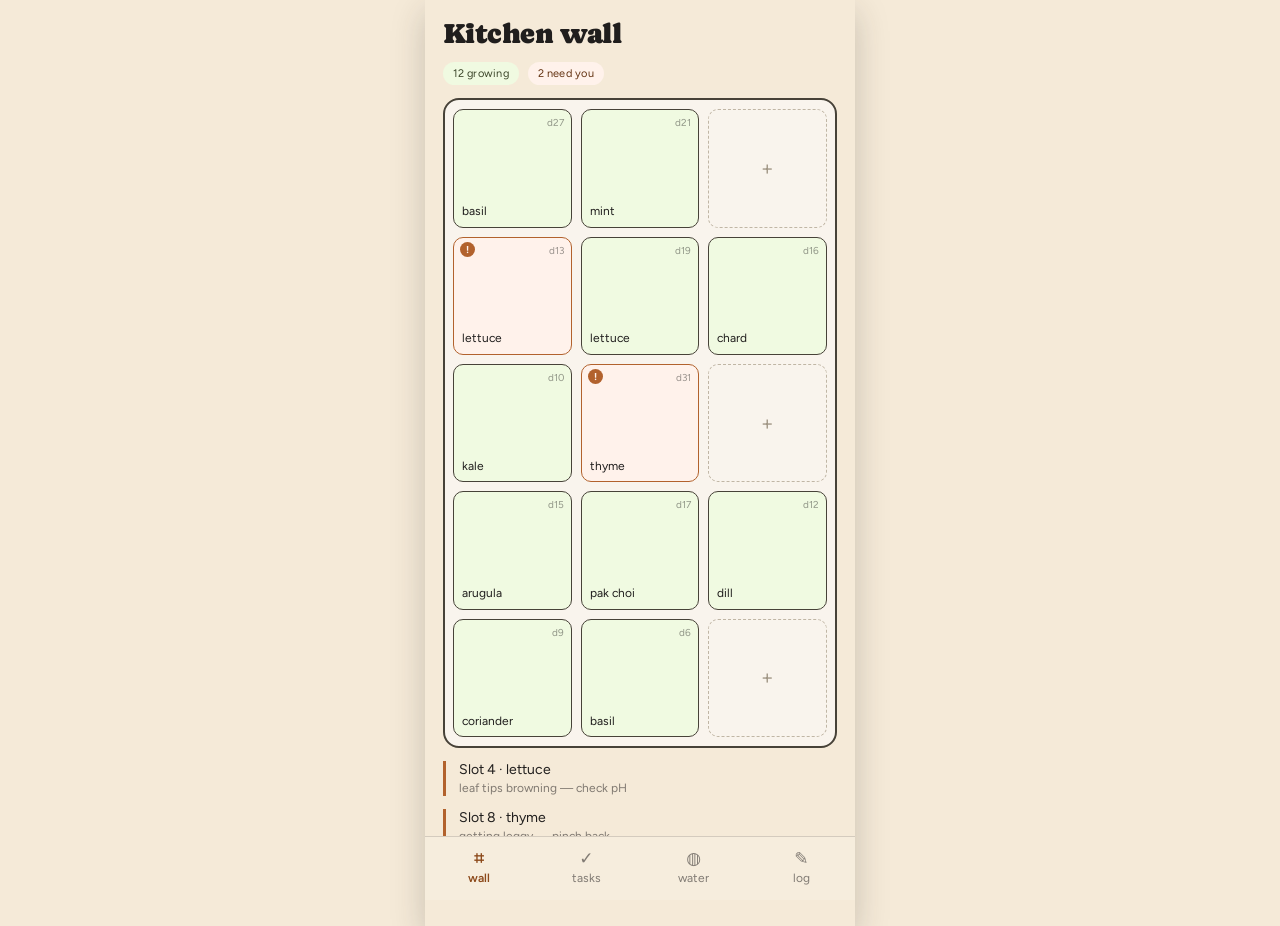
==== index.html @ e8bc90b8 "Implement hydroponic wall app from wireframes Build the phone app and wall tablet described by the H" ====
<!DOCTYPE html>
<html lang="en">
<head>
<meta charset="utf-8">
<meta name="viewport" content="width=device-width, initial-scale=1, viewport-fit=cover">
<title>Kitchen wall · Hydroponic Wall</title>
<link rel="icon" href="data:image/svg+xml,<svg xmlns='http://www.w3.org/2000/svg' viewBox='0 0 100 100'><text y='.9em' font-size='90'>🌿</text></svg>">
<link rel="stylesheet" href="css/organic.css">
<link rel="stylesheet" href="css/app.css">
</head>
<body>
<main class="app" id="app" aria-live="polite"></main>
<script src="js/store.js"></script>
<script src="js/app.js"></script>
</body>
</html>
---- css/organic.css ----
/* Organic — design-system tokens and component classes. This file is the source of truth for the system's look; retune it here and see readme.md. */
@import url('https://fonts.googleapis.com/css2?family=Caprasimo:wght@400&family=Figtree:wght@400;600;700&display=swap');

:root {
  --color-bg: #f5ead8;
  --color-surface: #ebddc5;
  --color-text: #201e1d;
  --color-accent: #c67139;
  --color-accent-2: #7a8a5e;
  --color-divider: color-mix(in srgb, #201e1d 16%, transparent);

  /* Tonal ramps — generated in OKLCH on one shared lightness scale, so the
     same step of any role matches the others in visual value. */
  --color-neutral-100: #f9f4ed;
  --color-neutral-200: #eee7db;
  --color-neutral-300: #dcd3c4;
  --color-neutral-400: #c0b6a5;
  --color-neutral-500: #a19786;
  --color-neutral-600: #82796a;
  --color-neutral-700: #645c50;
  --color-neutral-800: #474238;
  --color-neutral-900: #2e2b25;

  --color-accent-100: #fff2eb;
  --color-accent-200: #ffe1d0;
  --color-accent-300: #ffc6a5;
  --color-accent-400: #f6a06b;
  --color-accent-500: #d67f48;
  --color-accent-600: #b2622d;
  --color-accent-700: #8c491a;
  --color-accent-800: #643312;
  --color-accent-900: #402310;

  --color-accent-2-100: #f0fae1;
  --color-accent-2-200: #e1eecc;
  --color-accent-2-300: #ccdbb2;
  --color-accent-2-400: #aebf92;
  --color-accent-2-500: #8fa073;
  --color-accent-2-600: #728157;
  --color-accent-2-700: #56633f;
  --color-accent-2-800: #3d472b;
  --color-accent-2-900: #272e1b;

  --font-heading: "Caprasimo", system-ui, sans-serif;
  --font-heading-weight: 400;
  --font-body: "Figtree", system-ui, sans-serif;

  --space-1: 4.4px;
  --space-2: 8.8px;
  --space-3: 13.2px;
  --space-4: 17.6px;
  --space-6: 26.4px;
  --space-8: 35.2px;

  --radius-sm: 8px;
  --radius-md: 16px;
  --radius-lg: 28px;

  /* Elevation — derived from the ground: soft ink-tinted shadows on a
     light theme, a hairline edge + ambient darkness on a dark one. */
  --shadow-sm: 0 1px 2px color-mix(in srgb, #2e2b25 14%, transparent);
  --shadow-md: 0 3px 10px color-mix(in srgb, #2e2b25 16%, transparent);
  --shadow-lg: 0 12px 32px color-mix(in srgb, #2e2b25 22%, transparent);
}

body {
  background: var(--color-bg);
  color: var(--color-text);
  font-family: var(--font-body);
}
h1, h2, h3, h4 { font-family: var(--font-heading); font-weight: var(--font-heading-weight); }

.washed{filter:saturate(0.6) contrast(0.85) brightness(1.1) opacity(0.94)}

/* ══════════════════════════════════════════════════════════════════════════
   Components — built with the tokens above. Plain CSS
   on plain HTML: no JavaScript, no build step. Each class is documented in
   readme.md and demonstrated in foundations/ and components/.
   ══════════════════════════════════════════════════════════════════════ */

*, *::before, *::after { box-sizing: border-box; }
body { margin: 0; font-size: 15px; line-height: 1.55; font-weight: 400; }
h1, h2, h3, h4, h5, h6 {
  font-family: var(--font-heading); font-weight: var(--font-heading-weight);
  line-height: 1.12; letter-spacing: -0.015em; margin: 0 0 var(--space-2);
}
h1 { font-size: 42px; }
h2 { font-size: 32px; }
h3 { font-size: 25px; }
h4 { font-size: 20px; }
h5 { font-size: 16px; }
h6 { font-size: 13px; }
h6 { letter-spacing: 0.08em; text-transform: uppercase; }
p { margin: 0 0 var(--space-3); }
a { color: var(--color-accent); text-underline-offset: 3px; }
img { display: block; max-width: 100%; }
figure { margin: 0; }
figcaption {
  font-size: 11px; margin-top: var(--space-1);
  color: color-mix(in srgb, var(--color-text) 55%, transparent);
}
.text-muted { color: color-mix(in srgb, var(--color-text) 55%, transparent); }
:focus { outline: none; }
:focus-visible { outline: 2px solid var(--color-accent); outline-offset: 2px; }
::selection { background: color-mix(in srgb, var(--color-accent) 30%, transparent); }

/* — rules — */
.hr {
  height: 1px; border: 0; margin: var(--space-4) 0;
  background: var(--color-divider);
}

/* — buttons — */
.btn {
  display: inline-flex; align-items: center; justify-content: center; gap: 6px;
  cursor: pointer; text-decoration: none;
  font-family: var(--font-heading); font-weight: var(--font-heading-weight);
  font-size: 14px; line-height: 1.2; color: var(--color-text); /* matches the .input's 14px —
     the pair sits side by side in sign-up rows */
  background: transparent; border: 1px solid transparent;
  padding: var(--space-2) calc(var(--space-3) * 1.2);
  border-radius: var(--radius-md);
}
.btn svg { display: block; }
.btn:disabled { opacity: 0.45; cursor: not-allowed; }
.btn-primary { background: var(--color-accent); color: var(--color-bg); }
.btn-primary:hover { background: var(--color-accent-600); }
.btn-primary:active { background: var(--color-accent-700); }
.btn-secondary { border-color: var(--color-divider); }
.btn-secondary:hover { background: color-mix(in srgb, var(--color-text) 7%, transparent); }
.btn-secondary:active { background: color-mix(in srgb, var(--color-text) 14%, transparent); }
.btn-ghost { color: var(--color-accent); padding-inline: var(--space-1); }
.btn-ghost:hover { background: color-mix(in srgb, var(--color-accent) 10%, transparent); }
.btn-ghost:active { background: color-mix(in srgb, var(--color-accent) 18%, transparent); }
.btn-icon { width: 36px; height: 36px; padding: 0; }
.btn-block { width: 100%; margin-top: var(--space-2); }

/* — forms — */
.field > label {
  display: block; font-size: 12px; margin-bottom: 5px;
  color: color-mix(in srgb, var(--color-text) 70%, transparent);
}
.input {
  width: 100%; min-height: 36px; padding: 6px 10px; font: inherit;
  font-size: 14px; color: var(--color-text); caret-color: var(--color-accent);
  background: var(--color-surface);
  border: 1px solid var(--color-divider); border-radius: var(--radius-md);
}
.input:hover { border-color: color-mix(in srgb, var(--color-text) 45%, transparent); }
.input:focus-visible { border-color: var(--color-accent); outline-offset: 0; }
textarea.input { min-height: 90px; resize: vertical; }
.radio { display: inline-flex; align-items: center; gap: 8px; cursor: pointer; font-size: 14px; }
.radio input, .seg-opt input {
  position: absolute; opacity: 0; width: 0; height: 0; pointer-events: none;
}
.radio .dot {
  width: 16px; height: 16px; flex: none; border-radius: 50%;
  border: 1.5px solid var(--color-divider);
}
.radio:hover .dot { border-color: var(--color-accent); }
.radio input:checked + .dot {
  border-color: var(--color-accent); background: var(--color-accent);
  box-shadow: inset 0 0 0 4px var(--color-bg);
}
.radio input:focus-visible + .dot { outline: 2px solid var(--color-accent); outline-offset: 2px; }
.seg {
  display: inline-flex; overflow: hidden;
  border: 1px solid var(--color-divider); border-radius: var(--radius-md);
}
.seg-opt {
  display: inline-flex; align-items: center; gap: 6px;
  padding: 7px 12px; font-size: 13px; cursor: pointer;
}
.seg-opt + .seg-opt { border-left: 1px solid var(--color-divider); }
.seg-opt:has(input:checked) { background: var(--color-accent); color: var(--color-bg); }
.seg-opt:not(:has(input:checked)):hover { background: color-mix(in srgb, var(--color-text) 7%, transparent); }
.seg-opt:has(input:focus-visible) { outline: 2px solid var(--color-accent); outline-offset: -2px; }

/* — cards — */
.card {
  display: flex; flex-direction: column; gap: var(--space-2);
  padding: var(--space-3); border-radius: var(--radius-md); background: var(--color-surface);
}
.card-kicker { font-size: 10px; letter-spacing: 0.1em; text-transform: uppercase; color: var(--color-accent); }
.card-title {
  font-family: var(--font-heading); font-weight: var(--font-heading-weight);
  font-size: 17px; line-height: 1.2;
}
.card-body { margin: 0; font-size: 13px; opacity: 0.8; flex: 1; }
.card-meta {
  display: flex; align-items: center; gap: 6px; font-size: 11px;
  color: color-mix(in srgb, var(--color-text) 50%, transparent);
}
.elev-sm { box-shadow: var(--shadow-sm); }
.elev-md { box-shadow: var(--shadow-md); }
.elev-lg { box-shadow: var(--shadow-lg); }

/* — tags — */
.tag {
  display: inline-flex; align-items: center; font-size: 11px;
  letter-spacing: 0.02em; padding: 3px 10px;
  border-radius: calc(var(--radius-md) * 0.75);
}
.tag-accent { background: var(--color-accent-100); color: var(--color-accent-800); }
.tag-accent-2 { background: var(--color-accent-2-100); color: var(--color-accent-2-800); }
.tag-neutral { background: var(--color-neutral-100); color: var(--color-neutral-800); }
.tag-outline { border: 1px solid var(--color-accent); color: var(--color-accent); }

/* — navigation — */
.nav {
  display: flex; align-items: center; gap: var(--space-4);
  padding: var(--space-3) var(--space-4);
  border-bottom: none;
}
.nav-brand {
  font-family: var(--font-heading); font-weight: var(--font-heading-weight);
  font-size: 18px; margin-right: auto;
}
.nav a { color: inherit; text-decoration: none; font-size: 14px; }
.nav a:hover, .nav a[aria-current='page'] { color: var(--color-accent); }

/* — tables — */
.table { width: 100%; border-collapse: collapse; font-size: 14px; }
.table th {
  text-align: left; font-size: 11px; letter-spacing: 0.08em; text-transform: uppercase;
  color: color-mix(in srgb, var(--color-text) 60%, transparent);
  padding: var(--space-2); border-bottom: 1px solid var(--color-divider);
}
.table td {
  padding: var(--space-2);
  border-bottom: 1px solid color-mix(in srgb, var(--color-text) 8%, transparent);
}
.table tbody tr:hover { background: color-mix(in srgb, var(--color-text) 4%, transparent); }

/* — dialog — */
.dialog-backdrop {
  position: fixed; inset: 0; display: grid; place-items: center;
  padding: var(--space-4);
  background: color-mix(in srgb, var(--color-neutral-900) 50%, transparent);
}
.dialog {
  width: min(440px, 100%); display: flex; flex-direction: column; gap: var(--space-3);
  padding: var(--space-4); border-radius: var(--radius-lg);
  background: var(--color-surface); box-shadow: var(--shadow-lg);
}
.dialog-title {
  font-family: var(--font-heading); font-weight: var(--font-heading-weight);
  font-size: 20px;
}
.dialog-body { font-size: 14px; opacity: 0.85; }
.dialog-actions { display: flex; justify-content: flex-end; gap: var(--space-2); margin-top: var(--space-2); }

/* — rounded frame: everything softens, small controls go pill — */
.card, .dialog { border-radius: calc(var(--radius-lg) * 1.15); }
.btn, .tag, .seg, .input { border-radius: 999px; }
.input { padding-inline: 14px; }
---- css/app.css ----
/* App layer on top of the Organic design system tokens (css/organic.css). */

html, body { height: 100%; }
body { -webkit-tap-highlight-color: transparent; }

.sr-only {
  position: absolute; width: 1px; height: 1px; overflow: hidden;
  clip: rect(0 0 0 0); white-space: nowrap;
}

/* ── phone shell ─────────────────────────────────────────────────────── */
.app {
  position: relative;
  max-width: 430px; min-height: 100dvh; margin: 0 auto;
  display: flex; flex-direction: column;
  background: var(--color-bg);
}
@media (min-width: 480px) {
  .app { box-shadow: var(--shadow-lg); }
}

.screen {
  flex: 1; display: flex; flex-direction: column; gap: var(--space-3);
  padding: var(--space-4) var(--space-4) calc(64px + var(--space-4));
}
.screen-title { font-size: 28px; margin: 0; }
.screen-head { display: flex; justify-content: space-between; align-items: baseline; gap: var(--space-2); }

.pill-row { display: flex; flex-wrap: wrap; gap: var(--space-2); }

/* ── tab bar ─────────────────────────────────────────────────────────── */
.tabbar {
  position: fixed; bottom: 0; left: 50%; transform: translateX(-50%);
  width: 100%; max-width: 430px; height: 64px;
  display: flex; align-items: stretch;
  background: color-mix(in srgb, var(--color-bg) 88%, #fff);
  border-top: 1px solid var(--color-divider);
  padding-bottom: env(safe-area-inset-bottom);
}
.tabbar button {
  flex: 1; display: flex; flex-direction: column; align-items: center; justify-content: center; gap: 2px;
  font: inherit; font-size: 12px; color: color-mix(in srgb, var(--color-text) 55%, transparent);
  background: none; border: 0; cursor: pointer;
}
.tabbar button .ico { font-size: 17px; line-height: 1; }
.tabbar button[aria-current='page'] { color: var(--color-accent-700); font-weight: 600; }

/* ── wall grid (home, 1a) ────────────────────────────────────────────── */
.wall-frame {
  border: 2px solid var(--color-neutral-800); border-radius: var(--radius-md);
  background: var(--color-neutral-100);
  padding: var(--space-2);
  display: grid; grid-template-columns: repeat(3, 1fr); gap: var(--space-2);
}
.slot {
  aspect-ratio: 1; position: relative;
  display: flex; align-items: flex-end; padding: 6px 8px;
  font: inherit; font-size: 12px; text-align: left; color: var(--color-text);
  background: var(--color-accent-2-100);
  border: 1.5px solid var(--color-neutral-800); border-radius: 10px;
  cursor: pointer;
}
.slot:hover { box-shadow: var(--shadow-sm); }
.slot .slot-day {
  position: absolute; top: 5px; right: 7px; font-size: 10px;
  color: color-mix(in srgb, var(--color-text) 45%, transparent);
}
.slot-attn {
  background: var(--color-accent-100); border-color: var(--color-accent-600);
}
.slot-attn::after {
  content: '!'; position: absolute; top: 4px; left: 6px;
  width: 15px; height: 15px; border-radius: 50%;
  background: var(--color-accent-600); color: var(--color-accent-100);
  font-size: 10px; font-weight: 700; line-height: 15px; text-align: center;
}
.slot-empty {
  align-items: center; justify-content: center;
  background: transparent; border: 1.5px dashed var(--color-neutral-400);
  color: var(--color-neutral-500); font-size: 20px;
}
.slot-empty:hover { border-color: var(--color-accent); color: var(--color-accent); }

.attn-note {
  border-left: 3px solid var(--color-accent-600); padding-left: var(--space-3);
  font-size: 14px; line-height: 1.35; cursor: pointer;
}
.attn-note small { display: block; font-size: 12px; color: color-mix(in srgb, var(--color-text) 55%, transparent); }

/* ── reservoir / vitals (water, 2b) ──────────────────────────────────── */
.res-card { flex-direction: row; align-items: center; gap: var(--space-4); background: var(--color-accent-100); }
.res-tank {
  width: 54px; height: 80px; flex: none;
  border: 2.5px solid var(--color-neutral-800); border-radius: 10px;
  display: flex; align-items: flex-end; overflow: hidden; background: var(--color-neutral-100);
}
.res-fill { width: 100%; background: #a9bcd6; transition: height .4s ease; }
.res-num { font-family: var(--font-heading); font-size: 30px; line-height: 1.1; }

.vitals { display: grid; grid-template-columns: 1fr 1fr; gap: var(--space-2); }
.vital { gap: 2px; padding: var(--space-3); }
.vital .v-label { font-size: 11px; color: color-mix(in srgb, var(--color-text) 55%, transparent); }
.vital .v-value { font-family: var(--font-heading); font-size: 24px; line-height: 1.15; }
.vital .v-note { font-size: 11px; color: color-mix(in srgb, var(--color-text) 55%, transparent); }
.vital .v-note.warn { color: var(--color-accent-700); }

.light-track {
  height: 22px; display: flex; overflow: hidden;
  border: 1.5px solid var(--color-neutral-800); border-radius: 999px;
  background: var(--color-neutral-200);
}
.light-on { background: #e6c15c; }

/* ── progress bars ───────────────────────────────────────────────────── */
.meter {
  height: 10px; overflow: hidden; border-radius: 999px;
  background: color-mix(in srgb, var(--color-text) 10%, transparent);
}
.meter > i { display: block; height: 100%; border-radius: 999px; background: var(--color-accent-2-600); }
.meter.warn > i { background: var(--color-accent-500); }
.meter-row { display: flex; justify-content: space-between; font-size: 12px; color: color-mix(in srgb, var(--color-text) 55%, transparent); }

/* ── photo / camera placeholders ─────────────────────────────────────── */
.ph-dash {
  border: 2px dashed var(--color-neutral-400); border-radius: var(--radius-md);
  display: flex; align-items: center; justify-content: center; text-align: center;
  font-size: 12px; color: var(--color-neutral-500);
}

/* ── list rows (log, tasks, notes) ───────────────────────────────────── */
.rows { display: flex; flex-direction: column; }
.row {
  display: flex; gap: var(--space-3); align-items: center;
  padding: var(--space-2) 0; font-size: 14px;
  border-bottom: 1px dashed color-mix(in srgb, var(--color-text) 18%, transparent);
}
.row:last-child { border-bottom: 0; }
.row .row-main { flex: 1; line-height: 1.3; }
.row .row-sub { font-size: 12px; color: color-mix(in srgb, var(--color-text) 55%, transparent); }
.row .row-when { font-size: 12px; color: color-mix(in srgb, var(--color-text) 55%, transparent); white-space: nowrap; }
.row-thumb {
  width: 36px; height: 36px; flex: none; border-radius: 9px;
  display: flex; align-items: center; justify-content: center; font-size: 15px;
  background: var(--color-accent-2-100); border: 1.5px solid var(--color-accent-2-300);
}
.row-thumb.maint { background: var(--color-neutral-200); border-color: var(--color-neutral-400); }

/* tasks */
.task-row { cursor: pointer; }
.task-check {
  width: 22px; height: 22px; flex: none; border-radius: 50%;
  border: 2px solid var(--color-neutral-700); background: transparent;
  display: flex; align-items: center; justify-content: center;
  color: transparent; font-size: 13px;
}
.task-done .task-check { background: var(--color-accent-2-600); border-color: var(--color-accent-2-600); color: #fff; }
.task-done .row-main { text-decoration: line-through; opacity: .55; }

/* notes */
.notes { border-left: 3px solid var(--color-neutral-300); padding-left: var(--space-3); font-size: 14px; line-height: 1.45; }
.notes b { font-weight: 600; }

/* ── stat pair (log header) ──────────────────────────────────────────── */
.stat-pair { flex-direction: row; justify-content: space-between; background: var(--color-accent-2-100); }
.stat-pair .stat { display: flex; flex-direction: column; }
.stat-pair .stat:last-child { text-align: right; }
.stat-pair .stat-num { font-family: var(--font-heading); font-size: 26px; line-height: 1.1; }
.stat-pair .stat-label { font-size: 12px; color: color-mix(in srgb, var(--color-text) 55%, transparent); }

/* ── yield chart ─────────────────────────────────────────────────────── */
.chart { display: flex; flex-direction: column; gap: 4px; }
.chart-plot {
  display: flex; align-items: flex-end; gap: 6px;
  height: 110px; padding-top: 14px;
  border-bottom: 1.5px solid color-mix(in srgb, var(--color-text) 35%, transparent);
}
.chart-col { position: relative; flex: 1; height: 100%; display: flex; align-items: flex-end; cursor: default; }
.chart-bar {
  width: 100%; min-height: 2px;
  background: var(--chart-series, #6f8a3f);
  border-radius: 4px 4px 0 0; /* rounded data-end, flat baseline */
}
.chart-col:hover .chart-bar { background: color-mix(in srgb, var(--chart-series, #6f8a3f) 82%, #201e1d); }
.chart-col .chart-tip {
  display: none; position: absolute; bottom: calc(100% + 2px); left: 50%; transform: translateX(-50%);
  padding: 2px 8px; border-radius: 6px; white-space: nowrap;
  background: var(--color-neutral-900); color: var(--color-neutral-100); font-size: 11px;
  pointer-events: none; z-index: 2;
}
.chart-col:hover .chart-tip, .chart-col:focus-visible .chart-tip { display: block; }
.chart-col .chart-max {
  position: absolute; bottom: 100%; left: 50%; transform: translateX(-50%);
  font-size: 10px; white-space: nowrap;
  color: color-mix(in srgb, var(--color-text) 65%, transparent);
}
.chart-col:hover .chart-max { display: none; }
.chart-x { display: flex; gap: 6px; }
.chart-x span { flex: 1; text-align: center; font-size: 10px; color: color-mix(in srgb, var(--color-text) 55%, transparent); }

/* ── overlays (plant detail 2a, add plant 2c) ────────────────────────── */
.overlay {
  position: fixed; inset: 0; z-index: 10; overflow-y: auto;
  background: var(--color-bg);
}
@media (min-width: 480px) {
  .overlay { left: 50%; transform: translateX(-50%); width: 430px; box-shadow: var(--shadow-lg); }
}
.overlay .screen { padding-bottom: var(--space-4); min-height: 100dvh; }
.overlay-head { display: flex; align-items: baseline; gap: var(--space-2); }
.overlay-head .screen-title { flex: none; }
.overlay-head .slot-ref { font-size: 13px; color: color-mix(in srgb, var(--color-text) 55%, transparent); }
.back-btn {
  font: inherit; font-size: 18px; line-height: 1; padding: 4px 8px 4px 0;
  background: none; border: 0; cursor: pointer; color: var(--color-text);
  align-self: baseline;
}

.chip-row { display: flex; flex-wrap: wrap; gap: var(--space-2); }
.chip {
  font: inherit; font-size: 13px; padding: 4px 14px; border-radius: 999px;
  border: 1.5px solid var(--color-neutral-800); background: transparent; color: var(--color-text);
  cursor: pointer;
}
.chip:hover { background: color-mix(in srgb, var(--color-text) 6%, transparent); }
.chip.on { background: var(--color-neutral-900); border-color: var(--color-neutral-900); color: var(--color-neutral-100); }
.chip.chip-dashed { border-style: dashed; border-color: var(--color-neutral-400); color: var(--color-neutral-600); }

.step-label { font-size: 12px; color: color-mix(in srgb, var(--color-text) 55%, transparent); margin-top: var(--space-1); }

.species-hint { display: block; background: var(--color-accent-2-100); font-size: 13px; line-height: 1.45; }

.action-row { display: flex; gap: var(--space-2); margin-top: auto; }
.action-row .btn { flex: 1; padding-block: var(--space-3); }

/* dialogs must sit above the plant/add overlays */
.dialog-backdrop { z-index: 20; }

/* ── toast ───────────────────────────────────────────────────────────── */
.toast {
  position: fixed; left: 50%; bottom: 84px; transform: translateX(-50%);
  padding: 8px 18px; border-radius: 999px; z-index: 30;
  background: var(--color-neutral-900); color: var(--color-neutral-100); font-size: 13px;
  box-shadow: var(--shadow-md);
  animation: toast-in .18s ease, toast-out .3s ease 2.2s forwards;
}
@keyframes toast-in { from { opacity: 0; transform: translate(-50%, 8px); } }
@keyframes toast-out { to { opacity: 0; transform: translate(-50%, 8px); } }

/* ── tablet (2e) ─────────────────────────────────────────────────────── */
.tablet {
  min-height: 100dvh; padding: var(--space-6);
  display: flex; gap: var(--space-6);
}
.tablet-left { flex: 1.25; display: flex; flex-direction: column; gap: var(--space-4); }
.tablet-right { flex: 1; max-width: 420px; display: flex; flex-direction: column; gap: var(--space-3); }
.tablet-head { display: flex; justify-content: space-between; align-items: baseline; }
.tablet-head h1 { font-size: 34px; margin: 0; }
.tablet-clock { font-size: 16px; color: color-mix(in srgb, var(--color-text) 55%, transparent); }

.cam {
  position: relative; flex: 1; min-height: 300px;
  border: 2px dashed var(--color-neutral-400); border-radius: var(--radius-md);
  background: color-mix(in srgb, var(--color-accent-2-100) 55%, var(--color-neutral-100));
  display: flex; align-items: center; justify-content: center;
}
.cam-hint { text-align: center; font-size: 13px; color: var(--color-neutral-500); }
.cam-grid {
  position: absolute; inset: 8% 10%;
  display: grid; grid-template-columns: repeat(3, 1fr); grid-auto-rows: 1fr; gap: 4%;
}
.cam-slot {
  border: 2.5px solid color-mix(in srgb, #fff 85%, transparent); border-radius: 10px;
  background: transparent; cursor: pointer; padding: 0;
  display: flex; align-items: flex-end; justify-content: flex-start;
}
.cam-slot span {
  margin: 3px 6px; font: inherit; font-size: 11px;
  color: var(--color-neutral-800); opacity: 0; transition: opacity .15s;
}
.cam-slot:hover span, .cam-slot.picked span { opacity: 1; }
.cam-slot.attn { border-color: var(--color-accent-600); }
.cam-slot.empty { border-style: dashed; border-color: color-mix(in srgb, #fff 55%, transparent); }
.cam-slot.picked { background: color-mix(in srgb, #fff 35%, transparent); }

.needs-card { background: var(--color-accent-100); }
.needs-card .needs-kicker { font-size: 13px; color: var(--color-accent-800); }
.needs-card .needs-body { font-family: var(--font-heading); font-size: 19px; line-height: 1.3; }
.needs-card .needs-body.ok { color: var(--color-accent-2-800); }

.tablet .vitals .v-value { font-size: 22px; }

@media (max-width: 760px) {
  .tablet { flex-direction: column; }
  .cam { min-height: 220px; }
}
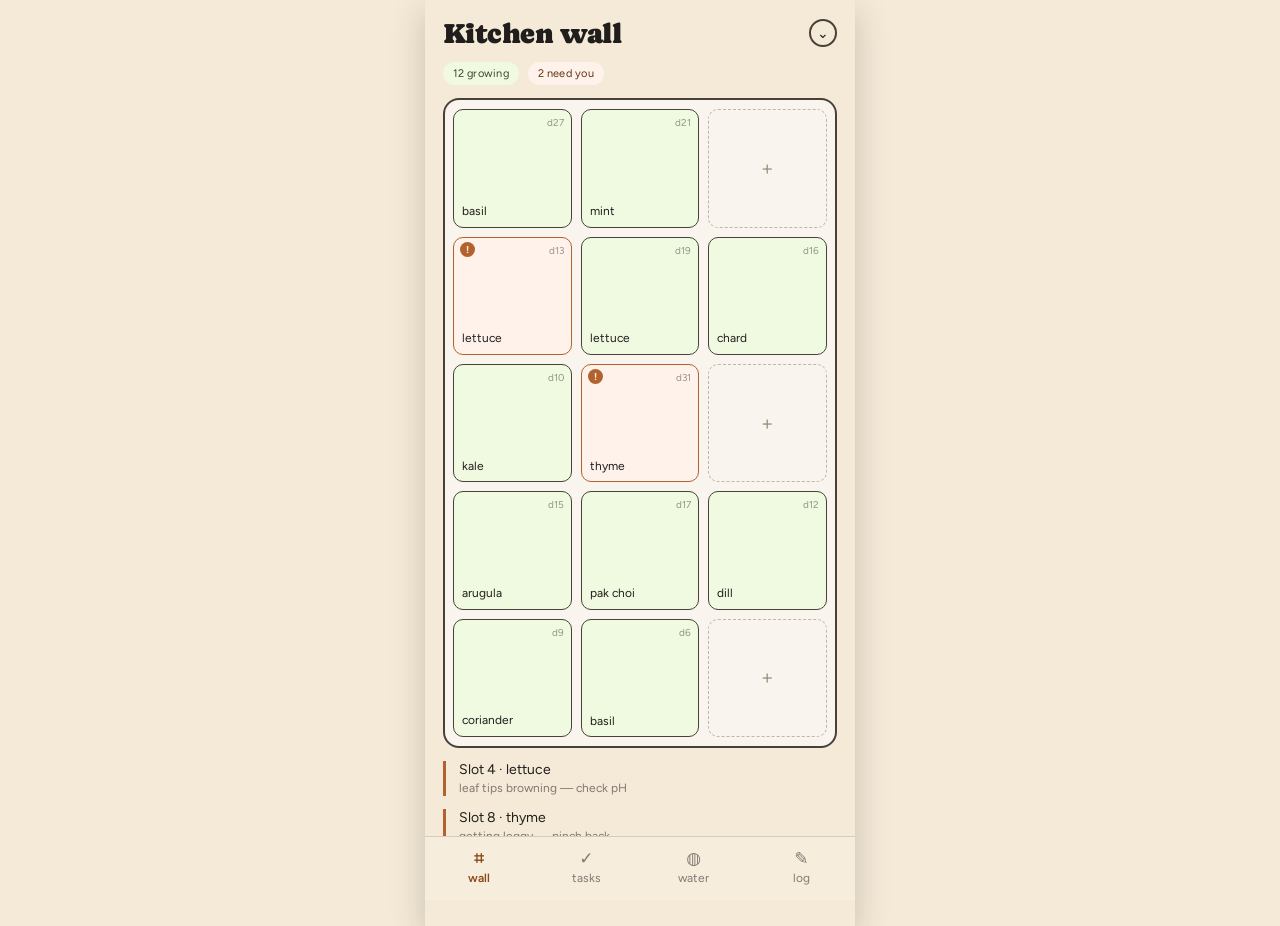
==== commit 7d197551: "Add plant photos as a growth timeline Plant detail replaces its photo placeholder with a real photo " ====
--- a/index.html
+++ b/index.html
@@ -10,6 +10,7 @@
 </head>
 <body>
 <main class="app" id="app" aria-live="polite"></main>
+<script src="js/photos.js"></script>
 <script src="js/store.js"></script>
 <script src="js/app.js"></script>
 </body>
--- a/css/app.css
+++ b/css/app.css
@@ -45,6 +45,16 @@
 .tabbar button .ico { font-size: 17px; line-height: 1; }
 .tabbar button[aria-current='page'] { color: var(--color-accent-700); font-weight: 600; }
 
+/* ── setup switcher ──────────────────────────────────────────────────── */
+.setup-toggle {
+  width: 28px; height: 28px; flex: none; align-self: center;
+  border: 2px solid var(--color-neutral-800); border-radius: 50%;
+  background: none; cursor: pointer;
+  font-size: 14px; line-height: 1; color: var(--color-text);
+}
+.setup-toggle:hover { background: color-mix(in srgb, var(--color-text) 7%, transparent); }
+.setup-toggle[aria-expanded='true'] { background: var(--color-neutral-900); color: var(--color-neutral-100); }
+
 /* ── wall grid (home, 1a) ────────────────────────────────────────────── */
 .wall-frame {
   border: 2px solid var(--color-neutral-800); border-radius: var(--radius-md);
@@ -52,8 +62,40 @@
   padding: var(--space-2);
   display: grid; grid-template-columns: repeat(3, 1fr); gap: var(--space-2);
 }
+
+/* ── tower (vertical pods around a central column) ───────────────────── */
+.tower-frame {
+  position: relative;
+  border: 2px solid var(--color-neutral-800); border-radius: var(--radius-lg);
+  background: var(--color-neutral-100);
+  padding: var(--space-3);
+}
+.tower-frame::before {
+  content: ''; position: absolute; z-index: 0;
+  top: var(--space-2); bottom: var(--space-2); left: 50%; width: 10px;
+  transform: translateX(-50%);
+  background: var(--color-neutral-300); border-radius: 999px;
+}
+.tower-grid {
+  position: relative; z-index: 1;
+  display: grid; gap: var(--space-2) var(--space-4);
+}
+.tower-grid .slot { aspect-ratio: 1.6; }
+
+/* ── shelves (rows of slots on shelf boards) ─────────────────────────── */
+.shelves-frame { display: flex; flex-direction: column; gap: var(--space-3); }
+.shelf-slots { display: grid; gap: var(--space-2); }
+.shelf-slots .slot { aspect-ratio: 1.05; font-size: 10.5px; padding: 4px 6px; }
+.shelf-board {
+  height: 7px; margin-top: var(--space-1);
+  background: var(--color-neutral-800); border-radius: 4px;
+}
+.shelf-label {
+  font-size: 10px; margin-top: 2px;
+  color: color-mix(in srgb, var(--color-text) 45%, transparent);
+}
 .slot {
-  aspect-ratio: 1; position: relative;
+  aspect-ratio: 1; position: relative; overflow: hidden;
   display: flex; align-items: flex-end; padding: 6px 8px;
   font: inherit; font-size: 12px; text-align: left; color: var(--color-text);
   background: var(--color-accent-2-100);
@@ -80,6 +122,17 @@
   color: var(--color-neutral-500); font-size: 20px;
 }
 .slot-empty:hover { border-color: var(--color-accent); color: var(--color-accent); }
+
+/* move mode */
+.move-banner {
+  flex-direction: row; align-items: center; gap: var(--space-2);
+  background: var(--color-accent-100); font-size: 13px; line-height: 1.4;
+}
+.move-banner span { flex: 1; }
+.move-banner .btn { flex: none; }
+.slot-move-target { border-color: var(--color-accent-500); color: var(--color-accent-600); }
+.slot-move-target:hover { background: var(--color-accent-100); }
+.slot-move-source { opacity: 0.55; outline: 2px solid var(--color-accent-500); outline-offset: 2px; }
 
 .attn-note {
   border-left: 3px solid var(--color-accent-600); padding-left: var(--space-3);
@@ -126,6 +179,46 @@
   display: flex; align-items: center; justify-content: center; text-align: center;
   font-size: 12px; color: var(--color-neutral-500);
 }
+
+/* ── plant photos (growth timeline) ──────────────────────────────────── */
+.photo-sec { display: flex; flex-direction: column; gap: var(--space-2); }
+.photo-hero {
+  position: relative; border-radius: var(--radius-md); overflow: hidden;
+  background: var(--color-neutral-200);
+}
+.photo-hero img { width: 100%; height: 190px; object-fit: cover; display: block; }
+.photo-date {
+  position: absolute; left: 10px; bottom: 8px;
+  font-size: 11px; padding: 2px 10px; border-radius: 999px;
+  background: color-mix(in srgb, var(--color-neutral-900) 65%, transparent);
+  color: var(--color-neutral-100);
+}
+.photo-del {
+  position: absolute; top: 8px; right: 8px;
+  width: 26px; height: 26px; border-radius: 50%; border: 0; cursor: pointer;
+  background: color-mix(in srgb, var(--color-neutral-900) 55%, transparent);
+  color: var(--color-neutral-100); font-size: 12px; line-height: 1;
+}
+.photo-del:hover { background: var(--color-neutral-900); }
+.photo-strip { display: flex; gap: var(--space-2); overflow-x: auto; padding-bottom: 2px; }
+.photo-thumb {
+  position: relative; flex: none; width: 56px; height: 56px; padding: 0;
+  border: 2px solid transparent; border-radius: 10px; overflow: hidden;
+  background: var(--color-neutral-200); cursor: pointer;
+}
+.photo-thumb img { width: 100%; height: 100%; object-fit: cover; display: block; }
+.photo-thumb.on { border-color: var(--color-accent); }
+.photo-thumb span {
+  position: absolute; left: 4px; bottom: 2px;
+  font-size: 9px; color: #fff; text-shadow: 0 1px 2px rgba(0, 0, 0, .65);
+}
+.photo-add {
+  flex: none; width: 56px; height: 56px;
+  display: flex; align-items: center; justify-content: center;
+  border: 2px dashed var(--color-neutral-400); border-radius: 10px;
+  color: var(--color-neutral-500); font-size: 18px; cursor: pointer;
+}
+.photo-add:hover { border-color: var(--color-accent); color: var(--color-accent); }
 
 /* ── list rows (log, tasks, notes) ───────────────────────────────────── */
 .rows { display: flex; flex-direction: column; }
@@ -229,6 +322,13 @@
 
 .species-hint { display: block; background: var(--color-accent-2-100); font-size: 13px; line-height: 1.45; }
 
+/* setup form */
+.field-row { display: flex; gap: var(--space-2); }
+.field-row .field { flex: 1; }
+.form-warn { color: var(--color-accent-700); }
+.btn-delete { color: var(--color-accent-700); align-self: center; }
+.btn-delete:hover { background: color-mix(in srgb, var(--color-accent-700) 10%, transparent); }
+
 .action-row { display: flex; gap: var(--space-2); margin-top: auto; }
 .action-row .btn { flex: 1; padding-block: var(--space-3); }
 
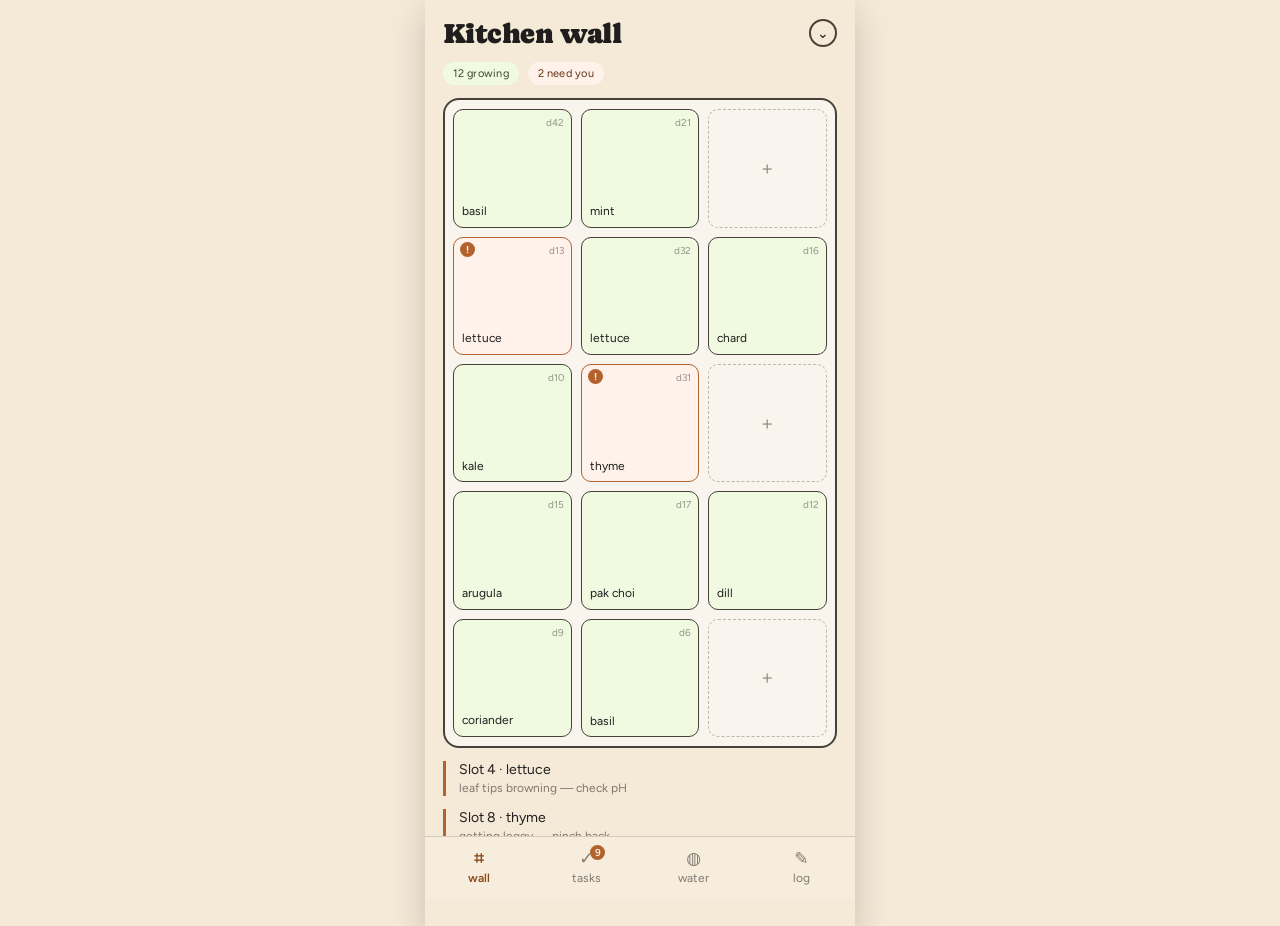
==== commit b71e40f1: "Add watering and harvesting reminders Reminders are derived, not scheduled: watering falls out of ea" ====
--- a/index.html
+++ b/index.html
@@ -11,6 +11,7 @@
 <body>
 <main class="app" id="app" aria-live="polite"></main>
 <script src="js/photos.js"></script>
+<script src="js/notify.js"></script>
 <script src="js/store.js"></script>
 <script src="js/app.js"></script>
 </body>
--- a/css/app.css
+++ b/css/app.css
@@ -249,6 +249,31 @@
 .task-done .task-check { background: var(--color-accent-2-600); border-color: var(--color-accent-2-600); color: #fff; }
 .task-done .row-main { text-decoration: line-through; opacity: .55; }
 
+/* reminders */
+.rem-ico {
+  width: 30px; height: 30px; flex: none; border-radius: 50%;
+  display: flex; align-items: center; justify-content: center; font-size: 13px;
+}
+.rem-water { background: #dfe9f5; }
+.rem-harvest { background: var(--color-accent-2-100); }
+.rem-urgent { color: var(--color-accent-700); font-weight: 600; }
+.rem-snooze {
+  flex: none; font: inherit; font-size: 11px; padding: 3px 10px;
+  border: 1px solid var(--color-divider); border-radius: 999px;
+  background: none; cursor: pointer;
+  color: color-mix(in srgb, var(--color-text) 60%, transparent);
+}
+.rem-snooze:hover { border-color: var(--color-accent); color: var(--color-accent); }
+
+/* tab badge */
+.tabbar .ico { position: relative; }
+.tab-badge {
+  position: absolute; top: -5px; right: -12px;
+  min-width: 15px; height: 15px; padding: 0 4px; border-radius: 999px;
+  background: var(--color-accent-600); color: var(--color-accent-100);
+  font: 600 10px/15px var(--font-body); text-align: center;
+}
+
 /* notes */
 .notes { border-left: 3px solid var(--color-neutral-300); padding-left: var(--space-3); font-size: 14px; line-height: 1.45; }
 .notes b { font-weight: 600; }
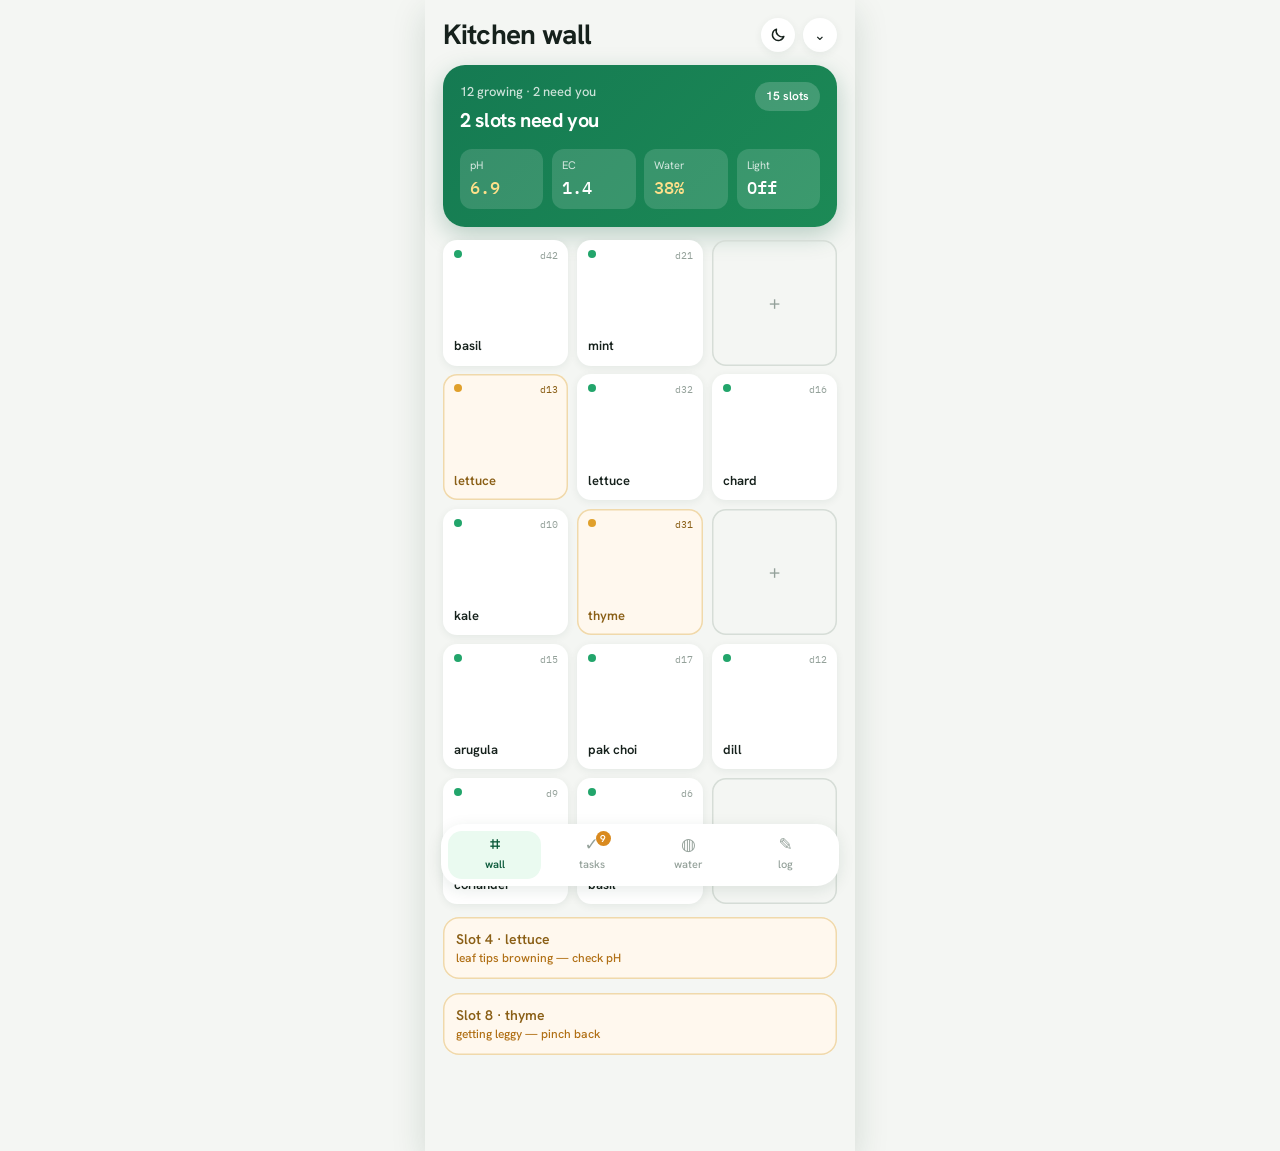
==== commit 831ffb55: "Add a light/dark theme toggle The whole UI is token-driven, so dark mode is a second token set plus " ====
--- a/index.html
+++ b/index.html
@@ -5,11 +5,15 @@
 <meta name="viewport" content="width=device-width, initial-scale=1, viewport-fit=cover">
 <title>Kitchen wall · Hydroponic Wall</title>
 <link rel="icon" href="data:image/svg+xml,<svg xmlns='http://www.w3.org/2000/svg' viewBox='0 0 100 100'><text y='.9em' font-size='90'>🌿</text></svg>">
+<meta name="color-scheme" content="light dark">
+<!-- Set the theme before stylesheets paint, so there's no light-mode flash. -->
+<script>(function(){try{var s=localStorage.getItem('hydro-theme');var d=s==='dark'||(s!=='light'&&matchMedia('(prefers-color-scheme: dark)').matches);document.documentElement.setAttribute('data-theme',d?'dark':'light');}catch(e){}})();</script>
 <link rel="stylesheet" href="css/organic.css">
 <link rel="stylesheet" href="css/app.css">
 </head>
 <body>
 <main class="app" id="app" aria-live="polite"></main>
+<script src="js/theme.js"></script>
 <script src="js/photos.js"></script>
 <script src="js/notify.js"></script>
 <script src="js/store.js"></script>
--- a/css/organic.css
+++ b/css/organic.css
@@ -1,49 +1,67 @@
-/* Organic — design-system tokens and component classes. This file is the source of truth for the system's look; retune it here and see readme.md. */
-@import url('https://fonts.googleapis.com/css2?family=Caprasimo:wght@400&family=Figtree:wght@400;600;700&display=swap');
+/* Organic — design-system tokens and component classes. This file is the source of truth for the system's look; retune it here and see readme.md.
+   "Modern light" theme: an airy off-white ground, white cards on soft
+   green-tinted shadows, one emerald accent for healthy/primary and a warm
+   amber ramp reserved for anything needing attention. Hanken Grotesk carries
+   text; IBM Plex Mono is kept only for numeric readouts. */
+@import url('https://fonts.googleapis.com/css2?family=Hanken+Grotesk:wght@400;500;600;700&family=IBM+Plex+Mono:wght@400;500&display=swap');
 
 :root {
-  --color-bg: #f5ead8;
-  --color-surface: #ebddc5;
-  --color-text: #201e1d;
-  --color-accent: #c67139;
-  --color-accent-2: #7a8a5e;
-  --color-divider: color-mix(in srgb, #201e1d 16%, transparent);
+  --color-bg: #f4f6f3;
+  --color-surface: #ffffff;
+  --color-text: #16211c;
+  --color-accent: #157a52;
+  --color-accent-2: #1c8a56;
+  --color-divider: color-mix(in srgb, #16211c 10%, transparent);
 
   /* Tonal ramps — generated in OKLCH on one shared lightness scale, so the
      same step of any role matches the others in visual value. */
-  --color-neutral-100: #f9f4ed;
-  --color-neutral-200: #eee7db;
-  --color-neutral-300: #dcd3c4;
-  --color-neutral-400: #c0b6a5;
-  --color-neutral-500: #a19786;
-  --color-neutral-600: #82796a;
-  --color-neutral-700: #645c50;
-  --color-neutral-800: #474238;
-  --color-neutral-900: #2e2b25;
-
-  --color-accent-100: #fff2eb;
-  --color-accent-200: #ffe1d0;
-  --color-accent-300: #ffc6a5;
-  --color-accent-400: #f6a06b;
-  --color-accent-500: #d67f48;
-  --color-accent-600: #b2622d;
-  --color-accent-700: #8c491a;
-  --color-accent-800: #643312;
-  --color-accent-900: #402310;
-
-  --color-accent-2-100: #f0fae1;
-  --color-accent-2-200: #e1eecc;
-  --color-accent-2-300: #ccdbb2;
-  --color-accent-2-400: #aebf92;
-  --color-accent-2-500: #8fa073;
-  --color-accent-2-600: #728157;
-  --color-accent-2-700: #56633f;
-  --color-accent-2-800: #3d472b;
-  --color-accent-2-900: #272e1b;
-
-  --font-heading: "Caprasimo", system-ui, sans-serif;
-  --font-heading-weight: 400;
-  --font-body: "Figtree", system-ui, sans-serif;
+  --color-neutral-100: #f4f6f3;
+  --color-neutral-200: #e7ebe7;
+  --color-neutral-300: #d6ddd7;
+  --color-neutral-400: #b8c2bb;
+  --color-neutral-500: #94a19a;
+  --color-neutral-600: #6b7a72;
+  --color-neutral-700: #4a5852;
+  --color-neutral-800: #2c3833;
+  --color-neutral-900: #16211c;
+
+  /* Accent — emerald. Healthy, primary, active. */
+  --color-accent-100: #eafaf0;
+  --color-accent-200: #cdefdb;
+  --color-accent-300: #9fe0bb;
+  --color-accent-400: #5cc78f;
+  --color-accent-500: #22a56b;
+  --color-accent-600: #157a52;
+  --color-accent-700: #0f5c3d;
+  --color-accent-800: #0b442e;
+  --color-accent-900: #06281b;
+
+  /* Accent-2 — a fresh mint used for subtle healthy fills and success. */
+  --color-accent-2-100: #eafaf0;
+  --color-accent-2-200: #d4f2e0;
+  --color-accent-2-300: #b7e6c9;
+  --color-accent-2-400: #7fd1a3;
+  --color-accent-2-500: #35b579;
+  --color-accent-2-600: #1c8a56;
+  --color-accent-2-700: #14683f;
+  --color-accent-2-800: #124e31;
+  --color-accent-2-900: #0a2f1d;
+
+  /* Warn — amber. Reserved for attention: drift, low reservoir, prune, due. */
+  --color-warn-100: #fff8ee;
+  --color-warn-200: #fdeccd;
+  --color-warn-300: #f0d9ab;
+  --color-warn-400: #e8bf6f;
+  --color-warn-500: #e0a02b;
+  --color-warn-600: #d98a1f;
+  --color-warn-700: #b06f14;
+  --color-warn-800: #8a5f16;
+  --color-warn-900: #5c4110;
+
+  --font-heading: "Hanken Grotesk", system-ui, sans-serif;
+  --font-heading-weight: 700;
+  --font-body: "Hanken Grotesk", system-ui, sans-serif;
+  --font-mono: "IBM Plex Mono", ui-monospace, Menlo, monospace;
 
   --space-1: 4.4px;
   --space-2: 8.8px;
@@ -52,15 +70,81 @@
   --space-6: 26.4px;
   --space-8: 35.2px;
 
-  --radius-sm: 8px;
+  --radius-sm: 10px;
   --radius-md: 16px;
-  --radius-lg: 28px;
-
-  /* Elevation — derived from the ground: soft ink-tinted shadows on a
-     light theme, a hairline edge + ambient darkness on a dark one. */
-  --shadow-sm: 0 1px 2px color-mix(in srgb, #2e2b25 14%, transparent);
-  --shadow-md: 0 3px 10px color-mix(in srgb, #2e2b25 16%, transparent);
-  --shadow-lg: 0 12px 32px color-mix(in srgb, #2e2b25 22%, transparent);
+  --radius-lg: 22px;
+
+  /* Elevation — soft, green-tinted shadows that lift white cards off the
+     off-white ground without a hard edge. */
+  --shadow-sm: 0 2px 8px color-mix(in srgb, #143c28 7%, transparent);
+  --shadow-md: 0 4px 16px color-mix(in srgb, #143c28 10%, transparent);
+  --shadow-lg: 0 12px 32px color-mix(in srgb, #143c28 15%, transparent);
+
+  color-scheme: light;
+}
+
+/* ── Dark theme ──────────────────────────────────────────────────────────
+   The same emerald/amber system re-grounded on a deep green-black. The
+   neutral ramp inverts (100 darkest → 900 lightest) so every "muted text /
+   hairline / inverse-surface" usage keeps its meaning; accents lighten so
+   they carry on the dark ground. Only tokens change here — no component
+   rule is redefined. */
+:root[data-theme="dark"] {
+  --color-bg: #0f1613;
+  --color-surface: #18211d;
+  --color-text: #e3ebe5;
+  --color-divider: color-mix(in srgb, #e3ebe5 14%, transparent);
+
+  --color-neutral-100: #1a231e;
+  --color-neutral-200: #232e28;
+  --color-neutral-300: #303c35;
+  --color-neutral-400: #47524b;
+  --color-neutral-500: #7f8d85;
+  --color-neutral-600: #9aa8a0;
+  --color-neutral-700: #b7c3bc;
+  --color-neutral-800: #d2dad4;
+  --color-neutral-900: #e8efe9;
+
+  /* Accent — emerald, brightened; the light/dark ends swap so tint-bg and
+     accent-text keep contrast (100 → dark tint, 700+ → light green). */
+  --color-accent: #3cc082;
+  --color-accent-2: #35b579;
+  --color-accent-100: #15291e;
+  --color-accent-200: #1a3626;
+  --color-accent-300: #1f4a31;
+  --color-accent-400: #2f8a5c;
+  --color-accent-500: #2fb277;
+  --color-accent-600: #35b579;
+  --color-accent-700: #7fd1a3;
+  --color-accent-800: #b7e6c9;
+  --color-accent-900: #eafaf0;
+
+  --color-accent-2-100: #15291e;
+  --color-accent-2-200: #1a3626;
+  --color-accent-2-300: #1f4a31;
+  --color-accent-2-400: #2f8a5c;
+  --color-accent-2-500: #35b579;
+  --color-accent-2-600: #46c489;
+  --color-accent-2-700: #8bd7ac;
+  --color-accent-2-800: #bfead0;
+  --color-accent-2-900: #eafaf0;
+
+  /* Warn — amber, re-grounded: dark tint bg, light amber text. */
+  --color-warn-100: #2c2110;
+  --color-warn-200: #3b2c14;
+  --color-warn-300: #574019;
+  --color-warn-400: #8a6420;
+  --color-warn-500: #e0a02b;
+  --color-warn-600: #eab24a;
+  --color-warn-700: #f2cd7d;
+  --color-warn-800: #f7e0aa;
+  --color-warn-900: #fdf3dd;
+
+  --shadow-sm: 0 2px 8px rgba(0, 0, 0, 0.42);
+  --shadow-md: 0 6px 18px rgba(0, 0, 0, 0.5);
+  --shadow-lg: 0 14px 36px rgba(0, 0, 0, 0.58);
+
+  color-scheme: dark;
 }
 
 body {
@@ -82,7 +166,7 @@
 body { margin: 0; font-size: 15px; line-height: 1.55; font-weight: 400; }
 h1, h2, h3, h4, h5, h6 {
   font-family: var(--font-heading); font-weight: var(--font-heading-weight);
-  line-height: 1.12; letter-spacing: -0.015em; margin: 0 0 var(--space-2);
+  line-height: 1.14; letter-spacing: -0.02em; margin: 0 0 var(--space-2);
 }
 h1 { font-size: 42px; }
 h2 { font-size: 32px; }
@@ -123,9 +207,12 @@
 }
 .btn svg { display: block; }
 .btn:disabled { opacity: 0.45; cursor: not-allowed; }
-.btn-primary { background: var(--color-accent); color: var(--color-bg); }
-.btn-primary:hover { background: var(--color-accent-600); }
-.btn-primary:active { background: var(--color-accent-700); }
+.btn-primary {
+  background: linear-gradient(135deg, var(--color-accent-500), var(--color-accent-600));
+  color: #fff; box-shadow: 0 4px 14px color-mix(in srgb, var(--color-accent-600) 30%, transparent);
+}
+.btn-primary:hover { background: linear-gradient(135deg, var(--color-accent-600), var(--color-accent-700)); }
+.btn-primary:active { background: var(--color-accent-700); box-shadow: none; }
 .btn-secondary { border-color: var(--color-divider); }
 .btn-secondary:hover { background: color-mix(in srgb, var(--color-text) 7%, transparent); }
 .btn-secondary:active { background: color-mix(in srgb, var(--color-text) 14%, transparent); }
@@ -180,6 +267,7 @@
 .card {
   display: flex; flex-direction: column; gap: var(--space-2);
   padding: var(--space-3); border-radius: var(--radius-md); background: var(--color-surface);
+  box-shadow: var(--shadow-sm);
 }
 .card-kicker { font-size: 10px; letter-spacing: 0.1em; text-transform: uppercase; color: var(--color-accent); }
 .card-title {
--- a/css/app.css
+++ b/css/app.css
@@ -21,58 +21,92 @@
 
 .screen {
   flex: 1; display: flex; flex-direction: column; gap: var(--space-3);
-  padding: var(--space-4) var(--space-4) calc(64px + var(--space-4));
-}
-.screen-title { font-size: 28px; margin: 0; }
-.screen-head { display: flex; justify-content: space-between; align-items: baseline; gap: var(--space-2); }
+  padding: var(--space-4) var(--space-4) 96px;
+}
+.screen-title { font-size: 28px; margin: 0; letter-spacing: -0.025em; }
+.screen-head { display: flex; justify-content: space-between; align-items: center; gap: var(--space-2); }
+.head-actions { display: flex; align-items: center; gap: var(--space-2); flex: none; }
+
+/* round icon buttons in headers (theme, setup switcher) */
+.round-btn {
+  width: 34px; height: 34px; flex: none;
+  display: flex; align-items: center; justify-content: center;
+  border: 0; border-radius: 50%;
+  background: var(--color-surface); box-shadow: var(--shadow-sm); cursor: pointer;
+  color: var(--color-text); line-height: 1;
+}
+.round-btn:hover { box-shadow: var(--shadow-md); }
+.round-btn svg { display: block; }
 
 .pill-row { display: flex; flex-wrap: wrap; gap: var(--space-2); }
 
-/* ── tab bar ─────────────────────────────────────────────────────────── */
+/* ── home hero status card ───────────────────────────────────────────── */
+.hero {
+  padding: var(--space-4); border-radius: var(--radius-lg);
+  background: linear-gradient(135deg, var(--color-accent-600), var(--color-accent-2-600));
+  box-shadow: 0 8px 24px color-mix(in srgb, var(--color-accent-700) 26%, transparent);
+  display: flex; flex-direction: column; gap: var(--space-3); color: #fff;
+}
+.hero-top { display: flex; justify-content: space-between; align-items: flex-start; gap: var(--space-2); }
+.hero-lede { display: flex; flex-direction: column; gap: 2px; }
+.hero-sub { font-size: 13px; font-weight: 500; color: color-mix(in srgb, #fff 78%, transparent); }
+.hero-headline { font-family: var(--font-heading); font-weight: 700; font-size: 20px; letter-spacing: -0.02em; }
+.hero-chip {
+  flex: none; padding: 5px 11px; border-radius: 999px;
+  background: color-mix(in srgb, #fff 18%, transparent);
+  font-size: 12px; font-weight: 600;
+}
+.hero-vitals { display: grid; grid-template-columns: repeat(4, 1fr); gap: var(--space-2); }
+.hero-vital {
+  display: flex; flex-direction: column; gap: 1px;
+  padding: 8px 10px; border-radius: 12px;
+  background: color-mix(in srgb, #fff 14%, transparent);
+}
+.hero-vital span { font-size: 11px; color: color-mix(in srgb, #fff 78%, transparent); }
+.hero-vital b { font-family: var(--font-mono); font-weight: 500; font-size: 17px; }
+.hero-vital.warn b { color: #ffe08a; }
+
+/* ── tab bar — floating pill ─────────────────────────────────────────── */
 .tabbar {
-  position: fixed; bottom: 0; left: 50%; transform: translateX(-50%);
-  width: 100%; max-width: 430px; height: 64px;
-  display: flex; align-items: stretch;
-  background: color-mix(in srgb, var(--color-bg) 88%, #fff);
-  border-top: 1px solid var(--color-divider);
-  padding-bottom: env(safe-area-inset-bottom);
+  position: fixed; bottom: calc(14px + env(safe-area-inset-bottom)); left: 50%; transform: translateX(-50%);
+  width: calc(100% - 32px); max-width: 398px; height: 62px;
+  display: flex; align-items: stretch; gap: 4px; padding: 7px;
+  background: var(--color-surface); border-radius: var(--radius-lg);
+  box-shadow: var(--shadow-md);
 }
 .tabbar button {
-  flex: 1; display: flex; flex-direction: column; align-items: center; justify-content: center; gap: 2px;
-  font: inherit; font-size: 12px; color: color-mix(in srgb, var(--color-text) 55%, transparent);
-  background: none; border: 0; cursor: pointer;
+  flex: 1; display: flex; flex-direction: column; align-items: center; justify-content: center; gap: 3px;
+  font: inherit; font-size: 11px; font-weight: 500; color: var(--color-neutral-500);
+  background: none; border: 0; border-radius: 14px; cursor: pointer;
 }
 .tabbar button .ico { font-size: 17px; line-height: 1; }
-.tabbar button[aria-current='page'] { color: var(--color-accent-700); font-weight: 600; }
+.tabbar button[aria-current='page'] {
+  color: var(--color-accent-700); font-weight: 600;
+  background: var(--color-accent-100);
+}
 
 /* ── setup switcher ──────────────────────────────────────────────────── */
 .setup-toggle {
-  width: 28px; height: 28px; flex: none; align-self: center;
-  border: 2px solid var(--color-neutral-800); border-radius: 50%;
-  background: none; cursor: pointer;
+  width: 34px; height: 34px; flex: none; align-self: center;
+  border: 0; border-radius: 50%;
+  background: var(--color-surface); box-shadow: var(--shadow-sm); cursor: pointer;
   font-size: 14px; line-height: 1; color: var(--color-text);
 }
-.setup-toggle:hover { background: color-mix(in srgb, var(--color-text) 7%, transparent); }
-.setup-toggle[aria-expanded='true'] { background: var(--color-neutral-900); color: var(--color-neutral-100); }
+.setup-toggle:hover { box-shadow: var(--shadow-md); }
+.setup-toggle[aria-expanded='true'] { background: var(--color-accent-600); color: #fff; }
 
 /* ── wall grid (home, 1a) ────────────────────────────────────────────── */
 .wall-frame {
-  border: 2px solid var(--color-neutral-800); border-radius: var(--radius-md);
-  background: var(--color-neutral-100);
-  padding: var(--space-2);
   display: grid; grid-template-columns: repeat(3, 1fr); gap: var(--space-2);
 }
 
 /* ── tower (vertical pods around a central column) ───────────────────── */
 .tower-frame {
-  position: relative;
-  border: 2px solid var(--color-neutral-800); border-radius: var(--radius-lg);
-  background: var(--color-neutral-100);
-  padding: var(--space-3);
+  position: relative; padding: var(--space-2) var(--space-3);
 }
 .tower-frame::before {
   content: ''; position: absolute; z-index: 0;
-  top: var(--space-2); bottom: var(--space-2); left: 50%; width: 10px;
+  top: 0; bottom: 0; left: 50%; width: 8px;
   transform: translateX(-50%);
   background: var(--color-neutral-300); border-radius: 999px;
 }
@@ -85,43 +119,47 @@
 /* ── shelves (rows of slots on shelf boards) ─────────────────────────── */
 .shelves-frame { display: flex; flex-direction: column; gap: var(--space-3); }
 .shelf-slots { display: grid; gap: var(--space-2); }
-.shelf-slots .slot { aspect-ratio: 1.05; font-size: 10.5px; padding: 4px 6px; }
+.shelf-slots .slot { aspect-ratio: 1.05; font-size: 10.5px; padding: 8px; }
 .shelf-board {
-  height: 7px; margin-top: var(--space-1);
-  background: var(--color-neutral-800); border-radius: 4px;
+  height: 6px; margin-top: var(--space-1);
+  background: var(--color-neutral-300); border-radius: 999px;
 }
 .shelf-label {
-  font-size: 10px; margin-top: 2px;
-  color: color-mix(in srgb, var(--color-text) 45%, transparent);
+  font-size: 10px; margin-top: 3px; font-weight: 500;
+  color: var(--color-neutral-500);
 }
 .slot {
   aspect-ratio: 1; position: relative; overflow: hidden;
-  display: flex; align-items: flex-end; padding: 6px 8px;
-  font: inherit; font-size: 12px; text-align: left; color: var(--color-text);
-  background: var(--color-accent-2-100);
-  border: 1.5px solid var(--color-neutral-800); border-radius: 10px;
-  cursor: pointer;
-}
-.slot:hover { box-shadow: var(--shadow-sm); }
+  display: flex; flex-direction: column; justify-content: flex-end; gap: 1px;
+  padding: 9px 11px;
+  font: inherit; font-size: 13px; font-weight: 600; text-align: left; color: var(--color-text);
+  background: var(--color-surface);
+  border: 0; border-radius: 14px; box-shadow: var(--shadow-sm);
+  cursor: pointer; transition: box-shadow .15s, transform .15s;
+}
+.slot::before {
+  content: ''; position: absolute; top: 10px; left: 11px;
+  width: 8px; height: 8px; border-radius: 50%; background: var(--color-accent-500);
+}
+.slot:hover { box-shadow: var(--shadow-md); transform: translateY(-1px); }
 .slot .slot-day {
-  position: absolute; top: 5px; right: 7px; font-size: 10px;
-  color: color-mix(in srgb, var(--color-text) 45%, transparent);
+  position: absolute; top: 8px; right: 10px;
+  font-family: var(--font-mono); font-size: 10px; font-weight: 400;
+  color: var(--color-neutral-500);
 }
 .slot-attn {
-  background: var(--color-accent-100); border-color: var(--color-accent-600);
-}
-.slot-attn::after {
-  content: '!'; position: absolute; top: 4px; left: 6px;
-  width: 15px; height: 15px; border-radius: 50%;
-  background: var(--color-accent-600); color: var(--color-accent-100);
-  font-size: 10px; font-weight: 700; line-height: 15px; text-align: center;
-}
+  background: var(--color-warn-100);
+  box-shadow: inset 0 0 0 1.5px var(--color-warn-300);
+}
+.slot-attn, .slot-attn .slot-day { color: var(--color-warn-800); }
+.slot-attn::before { background: var(--color-warn-500); }
 .slot-empty {
-  align-items: center; justify-content: center;
-  background: transparent; border: 1.5px dashed var(--color-neutral-400);
-  color: var(--color-neutral-500); font-size: 20px;
-}
-.slot-empty:hover { border-color: var(--color-accent); color: var(--color-accent); }
+  justify-content: center; align-items: center;
+  background: transparent; box-shadow: inset 0 0 0 1.5px var(--color-neutral-300);
+  color: var(--color-neutral-500); font-size: 20px; font-weight: 400;
+}
+.slot-empty::before { display: none; }
+.slot-empty:hover { box-shadow: inset 0 0 0 1.5px var(--color-accent); color: var(--color-accent); transform: none; }
 
 /* move mode */
 .move-banner {
@@ -135,42 +173,43 @@
 .slot-move-source { opacity: 0.55; outline: 2px solid var(--color-accent-500); outline-offset: 2px; }
 
 .attn-note {
-  border-left: 3px solid var(--color-accent-600); padding-left: var(--space-3);
-  font-size: 14px; line-height: 1.35; cursor: pointer;
-}
-.attn-note small { display: block; font-size: 12px; color: color-mix(in srgb, var(--color-text) 55%, transparent); }
+  display: flex; flex-direction: column; gap: 1px;
+  padding: var(--space-3); border-radius: var(--radius-md);
+  background: var(--color-warn-100); box-shadow: inset 0 0 0 1.5px var(--color-warn-300);
+  font-size: 14px; font-weight: 600; line-height: 1.35; color: var(--color-warn-800); cursor: pointer;
+}
+.attn-note small { display: block; font-size: 12px; font-weight: 500; color: var(--color-warn-700); }
 
 /* ── reservoir / vitals (water, 2b) ──────────────────────────────────── */
-.res-card { flex-direction: row; align-items: center; gap: var(--space-4); background: var(--color-accent-100); }
+.res-card { flex-direction: row; align-items: center; gap: var(--space-4); }
 .res-tank {
   width: 54px; height: 80px; flex: none;
   border: 2.5px solid var(--color-neutral-800); border-radius: 10px;
   display: flex; align-items: flex-end; overflow: hidden; background: var(--color-neutral-100);
 }
-.res-fill { width: 100%; background: #a9bcd6; transition: height .4s ease; }
-.res-num { font-family: var(--font-heading); font-size: 30px; line-height: 1.1; }
+.res-fill { width: 100%; background: linear-gradient(180deg, #4a9fd4, #2f7fb5); transition: height .4s ease; }
+.res-num { font-family: var(--font-mono); font-weight: 500; font-size: 30px; line-height: 1.1; }
 
 .vitals { display: grid; grid-template-columns: 1fr 1fr; gap: var(--space-2); }
 .vital { gap: 2px; padding: var(--space-3); }
-.vital .v-label { font-size: 11px; color: color-mix(in srgb, var(--color-text) 55%, transparent); }
-.vital .v-value { font-family: var(--font-heading); font-size: 24px; line-height: 1.15; }
-.vital .v-note { font-size: 11px; color: color-mix(in srgb, var(--color-text) 55%, transparent); }
-.vital .v-note.warn { color: var(--color-accent-700); }
+.vital .v-label { font-size: 11px; font-weight: 500; color: var(--color-neutral-600); }
+.vital .v-value { font-family: var(--font-mono); font-weight: 500; font-size: 24px; line-height: 1.15; }
+.vital .v-note { font-size: 11px; color: var(--color-neutral-600); }
+.vital .v-note.warn { color: var(--color-warn-700); font-weight: 600; }
 
 .light-track {
   height: 22px; display: flex; overflow: hidden;
-  border: 1.5px solid var(--color-neutral-800); border-radius: 999px;
-  background: var(--color-neutral-200);
-}
-.light-on { background: #e6c15c; }
+  border-radius: 999px; background: var(--color-neutral-200);
+}
+.light-on { background: var(--color-warn-500); }
 
 /* ── progress bars ───────────────────────────────────────────────────── */
 .meter {
   height: 10px; overflow: hidden; border-radius: 999px;
-  background: color-mix(in srgb, var(--color-text) 10%, transparent);
-}
-.meter > i { display: block; height: 100%; border-radius: 999px; background: var(--color-accent-2-600); }
-.meter.warn > i { background: var(--color-accent-500); }
+  background: var(--color-neutral-200);
+}
+.meter > i { display: block; height: 100%; border-radius: 999px; background: linear-gradient(90deg, var(--color-accent-500), var(--color-accent-2-500)); }
+.meter.warn > i { background: linear-gradient(90deg, var(--color-warn-500), var(--color-warn-400)); }
 .meter-row { display: flex; justify-content: space-between; font-size: 12px; color: color-mix(in srgb, var(--color-text) 55%, transparent); }
 
 /* ── photo / camera placeholders ─────────────────────────────────────── */
@@ -254,9 +293,9 @@
   width: 30px; height: 30px; flex: none; border-radius: 50%;
   display: flex; align-items: center; justify-content: center; font-size: 13px;
 }
-.rem-water { background: #dfe9f5; }
+.rem-water { background: #dceaf5; }
 .rem-harvest { background: var(--color-accent-2-100); }
-.rem-urgent { color: var(--color-accent-700); font-weight: 600; }
+.rem-urgent { color: var(--color-warn-700); font-weight: 600; }
 .rem-snooze {
   flex: none; font: inherit; font-size: 11px; padding: 3px 10px;
   border: 1px solid var(--color-divider); border-radius: 999px;
@@ -270,7 +309,7 @@
 .tab-badge {
   position: absolute; top: -5px; right: -12px;
   min-width: 15px; height: 15px; padding: 0 4px; border-radius: 999px;
-  background: var(--color-accent-600); color: var(--color-accent-100);
+  background: var(--color-warn-600); color: #fff;
   font: 600 10px/15px var(--font-body); text-align: center;
 }
 
@@ -282,7 +321,7 @@
 .stat-pair { flex-direction: row; justify-content: space-between; background: var(--color-accent-2-100); }
 .stat-pair .stat { display: flex; flex-direction: column; }
 .stat-pair .stat:last-child { text-align: right; }
-.stat-pair .stat-num { font-family: var(--font-heading); font-size: 26px; line-height: 1.1; }
+.stat-pair .stat-num { font-family: var(--font-mono); font-weight: 500; font-size: 26px; line-height: 1.1; }
 .stat-pair .stat-label { font-size: 12px; color: color-mix(in srgb, var(--color-text) 55%, transparent); }
 
 /* ── yield chart ─────────────────────────────────────────────────────── */
@@ -295,10 +334,10 @@
 .chart-col { position: relative; flex: 1; height: 100%; display: flex; align-items: flex-end; cursor: default; }
 .chart-bar {
   width: 100%; min-height: 2px;
-  background: var(--chart-series, #6f8a3f);
-  border-radius: 4px 4px 0 0; /* rounded data-end, flat baseline */
-}
-.chart-col:hover .chart-bar { background: color-mix(in srgb, var(--chart-series, #6f8a3f) 82%, #201e1d); }
+  background: var(--chart-series, #22a56b);
+  border-radius: 5px 5px 0 0; /* rounded data-end, flat baseline */
+}
+.chart-col:hover .chart-bar { background: color-mix(in srgb, var(--chart-series, #22a56b) 80%, var(--color-text)); }
 .chart-col .chart-tip {
   display: none; position: absolute; bottom: calc(100% + 2px); left: 50%; transform: translateX(-50%);
   padding: 2px 8px; border-radius: 6px; white-space: nowrap;
@@ -350,15 +389,16 @@
 /* setup form */
 .field-row { display: flex; gap: var(--space-2); }
 .field-row .field { flex: 1; }
-.form-warn { color: var(--color-accent-700); }
-.btn-delete { color: var(--color-accent-700); align-self: center; }
-.btn-delete:hover { background: color-mix(in srgb, var(--color-accent-700) 10%, transparent); }
+.form-warn { color: var(--color-warn-700); font-weight: 600; }
+.btn-delete { color: var(--color-warn-700); align-self: center; }
+.btn-delete:hover { background: color-mix(in srgb, var(--color-warn-700) 10%, transparent); }
 
 .action-row { display: flex; gap: var(--space-2); margin-top: auto; }
 .action-row .btn { flex: 1; padding-block: var(--space-3); }
 
-/* dialogs must sit above the plant/add overlays */
-.dialog-backdrop { z-index: 20; }
+/* dialogs must sit above the plant/add overlays; keep a dark scrim in both
+   themes (the neutral ramp inverts, so don't derive the scrim from it) */
+.dialog-backdrop { z-index: 20; background: color-mix(in srgb, #000 45%, transparent); }
 
 /* ── toast ───────────────────────────────────────────────────────────── */
 .toast {
@@ -403,13 +443,15 @@
   color: var(--color-neutral-800); opacity: 0; transition: opacity .15s;
 }
 .cam-slot:hover span, .cam-slot.picked span { opacity: 1; }
-.cam-slot.attn { border-color: var(--color-accent-600); }
+.cam-slot.attn { border-color: var(--color-warn-500); }
 .cam-slot.empty { border-style: dashed; border-color: color-mix(in srgb, #fff 55%, transparent); }
 .cam-slot.picked { background: color-mix(in srgb, #fff 35%, transparent); }
 
-.needs-card { background: var(--color-accent-100); }
-.needs-card .needs-kicker { font-size: 13px; color: var(--color-accent-800); }
-.needs-card .needs-body { font-family: var(--font-heading); font-size: 19px; line-height: 1.3; }
+.needs-card { background: var(--color-warn-100); }
+.needs-card:has(.needs-body.ok) { background: var(--color-accent-100); }
+.needs-card .needs-kicker { font-size: 13px; font-weight: 600; color: var(--color-warn-800); }
+.needs-card:has(.needs-body.ok) .needs-kicker { color: var(--color-accent-800); }
+.needs-card .needs-body { font-family: var(--font-heading); font-size: 19px; line-height: 1.3; color: var(--color-warn-900); }
 .needs-card .needs-body.ok { color: var(--color-accent-2-800); }
 
 .tablet .vitals .v-value { font-size: 22px; }
